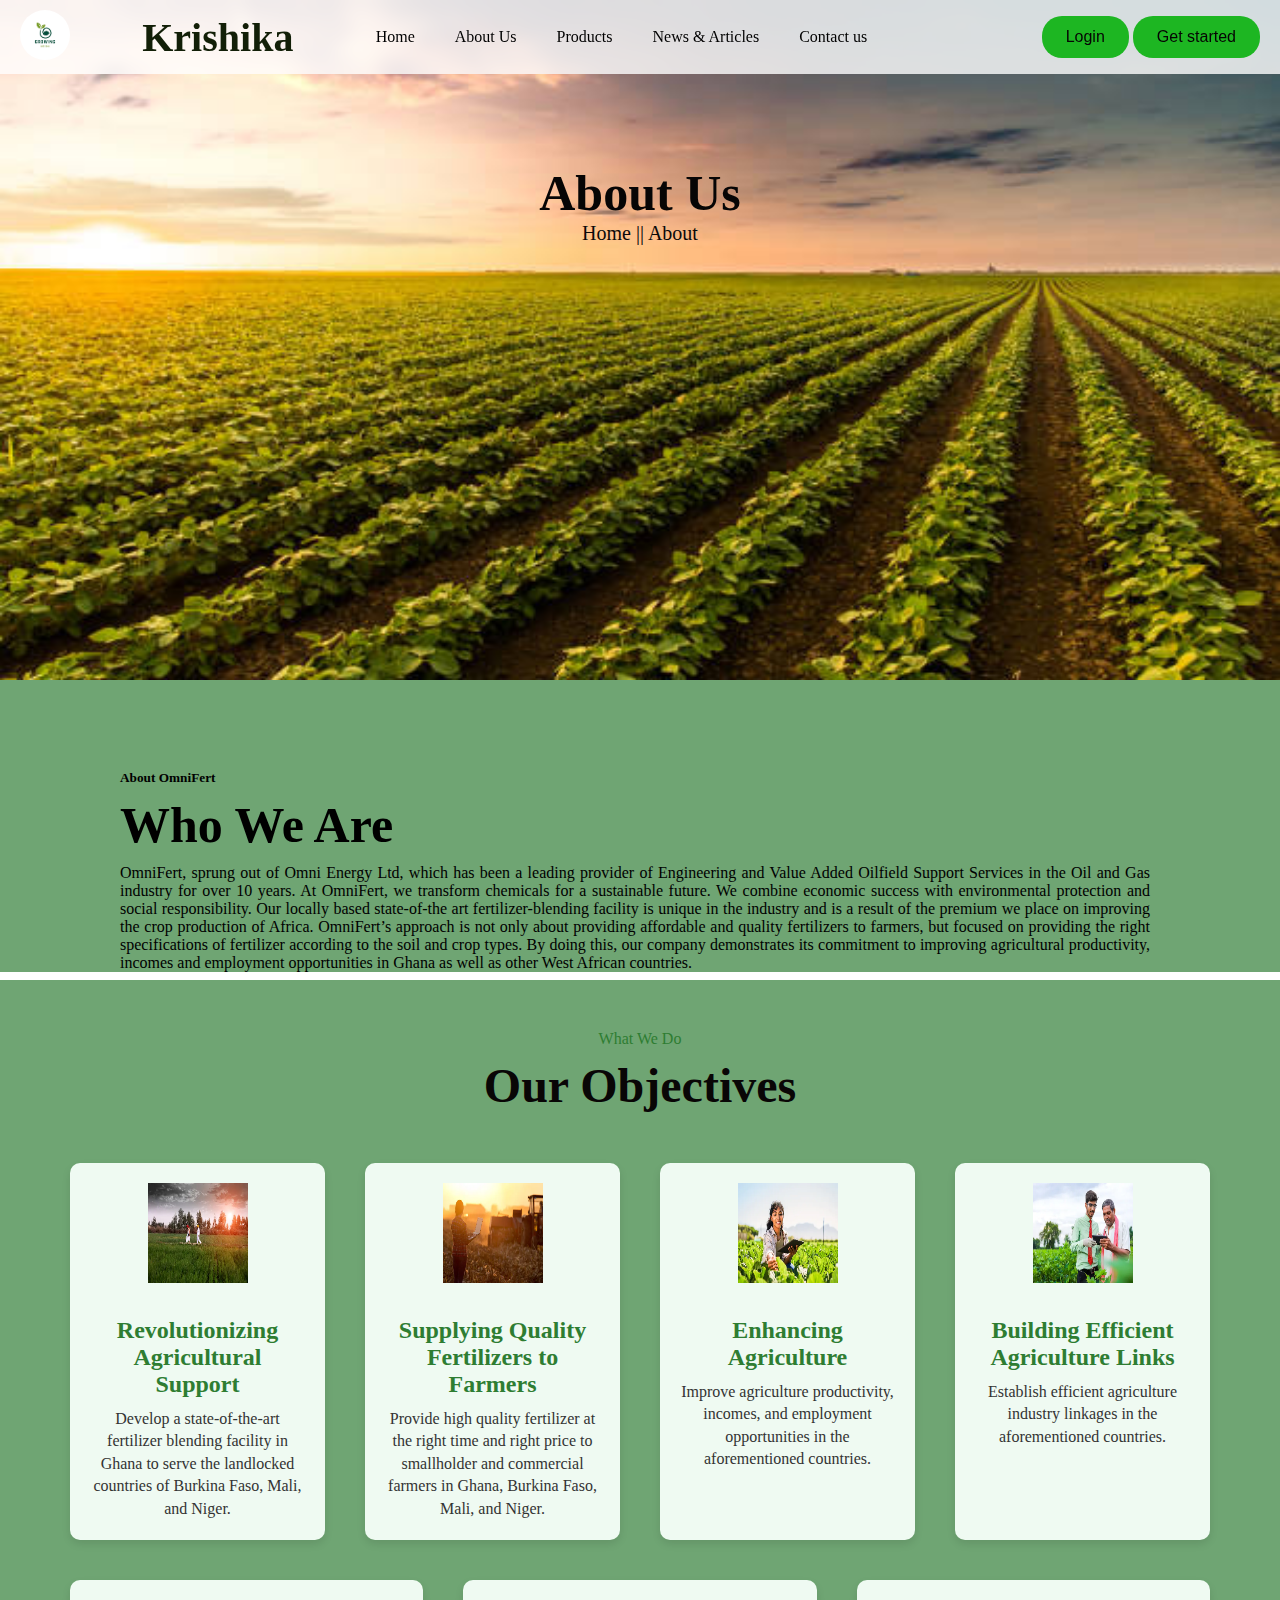
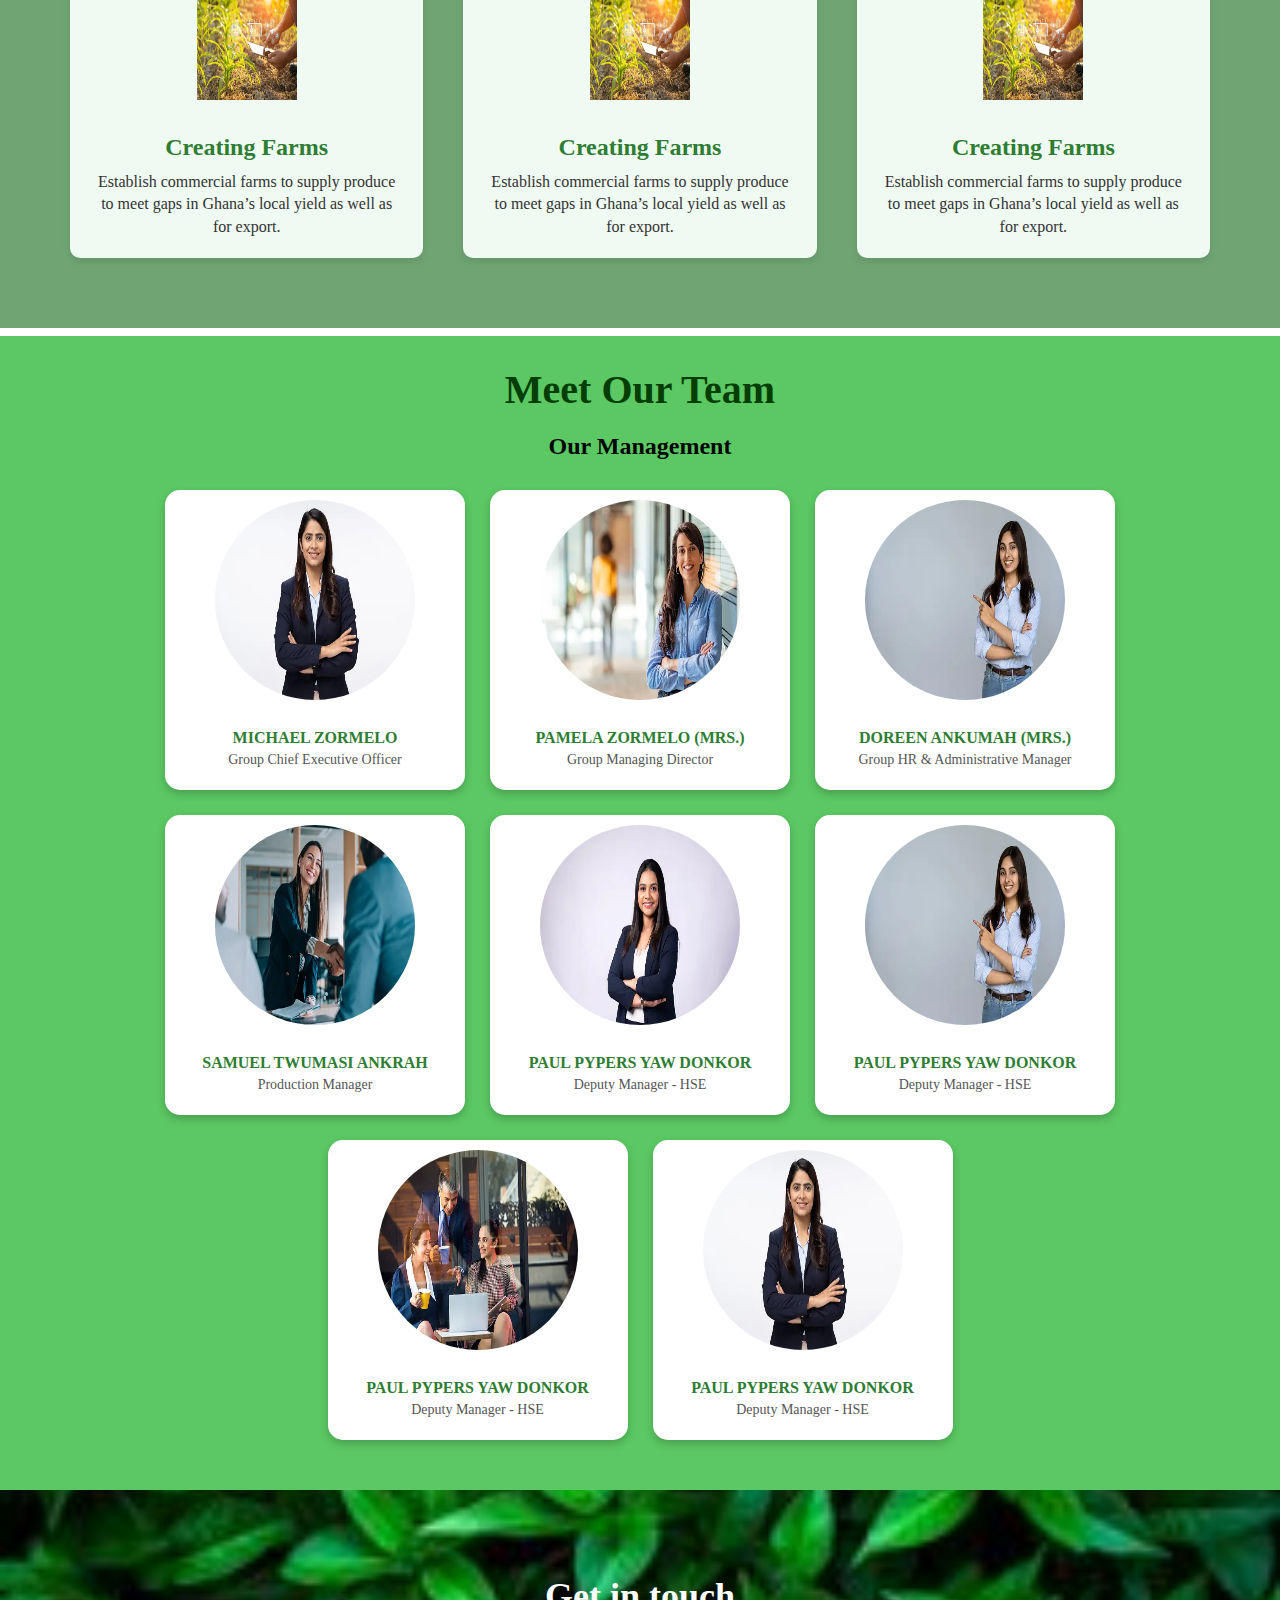
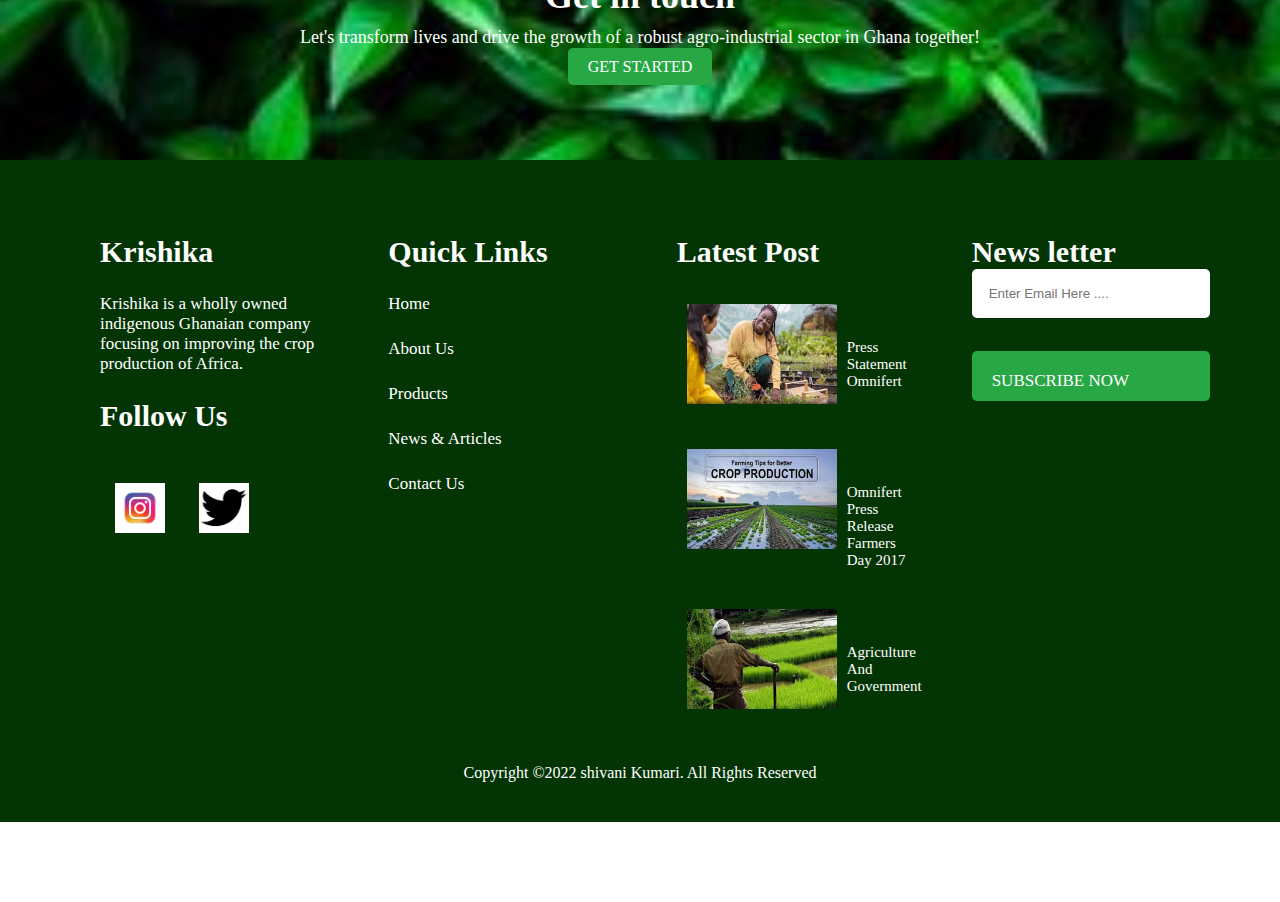
==== about.html @ 57062de2 "first commit" ====
<!DOCTYPE html>
<html lang="en">
<head>
  <meta charset="UTF-8">
  <meta name="viewport" content="width=device-width, initial-scale=1.0">
  <link
    rel="stylesheet"
    href="https://cdnjs.cloudflare.com/ajax/libs/font-awesome/6.5.2/css/all.min.css"
    integrity="sha512-SnH5WK+bZxgPHs44uWIX+LLJAJ9/2PkPKZ5QiAj6Ta86w+fsb2TkcmfRyVX3pBnMFcV7oQPJkl9QevSCWr3W6A=="
    crossorigin="anonymous"
    referrerpolicy="no-referrer">
  <link rel="stylesheet" href="about.css">
  <title>Krishika</title>
</head>
<body>
  <!-- NAVBAR SECTION -->
  <div class="navbar">
    <div class="logo-container">
      <img src="images2/logo.webp" alt="logo">
    </div>
    <h1>Krishika</h1>
    <input type="checkbox" id="menu-toggle" />
    <label for="menu-toggle" class="menu-icon">
      <div></div>
      <div></div>
      <div></div>
    </label>
    <nav>
      <ul>
        <li><a href="./index.html">Home</a></li>
        <li><a href="./about.html">About Us</a></li>
        <li><a href="./product.html">Products</a></li>
        <li><a href="./news.html">News & Articles</a></li>
        <li><a href="./contact.html">Contact us</a></li>
      </ul>
    </nav>
    <a href="cart.html"><i class="fa-solid fa-cart-shopping"></i></a>
    <div class="butt">
      <a href="login.html"><button class="login">Login</button></a>
      <a href="register.html"><button class="Get started">Get started</button></a>
    </div>
  </div>

        <!-- content 1  -->

        <div class="hero-content">
            <div class="aboutimage">
                <img src="./images2/aboutimg.avif" alt="content">
            </div>
            <div class="heading">
                <h2>About Us</h2>
                <p>Home || About</p>
            </div>
        </div>

        <div class="hero-content2">
            <h5>About OmniFert</h5>
            <h1>Who We Are</h1>
            <p>
            OmniFert, sprung out of Omni Energy Ltd, which has been a leading
            provider of Engineering and Value Added Oilfield Support Services in
            the Oil and Gas industry for over 10 years. At OmniFert, we
            transform chemicals for a sustainable future. We combine economic
            success with environmental protection and social responsibility. Our
            locally based state-of-the art fertilizer-blending facility is
            unique in the industry and is a result of the premium we place on
            improving the crop production of Africa. OmniFert’s approach is not
            only about providing affordable and quality fertilizers to farmers,
            but focused on providing the right specifications of fertilizer
            according to the soil and crop types. By doing this, our company
            demonstrates its commitment to improving agricultural productivity,
            incomes and employment opportunities in Ghana as well as other West
            African countries.
            </p>
        </div>

        <!-- next content -->
        <div class="objective-section">
            <div class="objective">
              <h4>What We Do</h4>
              <h1>Our Objectives</h1>
              <div class="objective-items">
                <div class="objective-item">
                  <img
                    src="./images2/obj1.webp"
                    alt="Revolutionizing Agricultural Support"
                  />
                  <h2>Revolutionizing Agricultural Support</h2>
                  <p>
                    Develop a state-of-the-art fertilizer blending facility in Ghana
                    to serve the landlocked countries of Burkina Faso, Mali, and
                    Niger.
                  </p>
                </div>
                <div class="objective-item">
                  <img
                    src="./images2/obj2.webp"
                    alt="Supplying Quality Fertilizers to Farmers"
                  />
                  <h2>Supplying Quality Fertilizers to Farmers</h2>
                  <p>
                    Provide high quality fertilizer at the right time and right price
                    to smallholder and commercial farmers in Ghana, Burkina Faso,
                    Mali, and Niger.
                  </p>
                </div>
                <div class="objective-item">
                  <img src="./images2/obj3.webp" alt="Enhancing Agriculture" />
                  <h2>Enhancing Agriculture</h2>
                  <p>
                    Improve agriculture productivity, incomes, and employment
                    opportunities in the aforementioned countries.
                  </p>
                </div>
                <div class="objective-item">
                  <img
                    src="./images2/obj4.webp"
                    alt="Building Efficient Agriculture Links"
                  />
                  <h2>Building Efficient Agriculture Links</h2>
                  <p>
                    Establish efficient agriculture industry linkages in the
                    aforementioned countries.
                  </p>
                </div>
                <div class="objective-item">
                  <img src="./images2/obj5.webp" alt="Creating Farms" />
                  <h2>Creating Farms</h2>
                  <p>
                    Establish commercial farms to supply produce to meet gaps in
                    Ghana’s local yield as well as for export.
                  </p>
                </div>
                <div class="objective-item">
                  <img src="./images2/obj5.webp" alt="Creating Farms" />
                  <h2>Creating Farms</h2>
                  <p>
                    Establish commercial farms to supply produce to meet gaps in
                    Ghana’s local yield as well as for export.
                  </p>
                </div>
                <div class="objective-item">
                  <img src="./images2/obj5.webp" alt="Creating Farms" />
                  <h2>Creating Farms</h2>
                  <p>
                    Establish commercial farms to supply produce to meet gaps in
                    Ghana’s local yield as well as for export.
                  </p>
                </div>
              </div>
            </div>
          </div>

          <!-- management section -->

          <div class="management-section">
            <h1>Meet Our Team</h1>
            <h2>Our Management</h2>
            <div class="management">
              <div class="member">
                <img src="./images2/manager1.webp" alt="Mili Zormelo" />
                <h3>MICHAEL ZORMELO</h3>
                <p>Group Chief Executive Officer</p>
              </div>
              <div class="member">
                <img src="./images2/manager2.webp" alt="Pamul Zormelo" />
                <h3>PAMELA ZORMELO (MRS.)</h3>
                <p>Group Managing Director</p>
              </div>
              <div class="member">
                <img src="./images2/manager3.webp" alt="Doreen Ankumah" />
                <h3>DOREEN ANKUMAH (MRS.)</h3>
                <p>Group HR & Administrative Manager</p>
              </div>
              <div class="member">
                <img src="./images2/manager4.webp" alt="Samuel Ankrah" />
                <h3>SAMUEL TWUMASI ANKRAH</h3>
                <p>Production Manager</p>
              </div>
              <div class="member">
                <img src="./images2/manager5.webp" alt=" Pypers Donkor" />
                <h3>PAUL PYPERS YAW DONKOR</h3>
                <p>Deputy Manager - HSE</p>
              </div>
              <div class="member">
                <img src="./images2/manager3.webp" alt="Paul Pypers Yaw Donkor" />
                <h3>PAUL PYPERS YAW DONKOR</h3>
                <p>Deputy Manager - HSE</p>
              </div>
              <div class="member">
                <img src="./images2/manager6.webp" alt="Paul  Donkor" />
                <h3>PAUL PYPERS YAW DONKOR</h3>
                <p>Deputy Manager - HSE</p>
              </div>
              <div class="member">
                <img src="./images2/manager1.webp" alt="Paul Pypers Yaw Donkor" />
                <h3>PAUL PYPERS YAW DONKOR</h3>
                <p>Deputy Manager - HSE</p>
              </div>
            </div>
          </div>
      


          <!-- footer section -->

          <!-- upper footer section -->
<div class="upper">
    <div class="upper-content">
      <!-- <img src="./images2/leaf.jpg" alt="" /> -->
      <h1>Get in touch</h1>
      <p>
        Let's transform lives and drive the growth of a robust agro-industrial
        sector in Ghana together!
      </p>
      <a href="#" class="btn">GET STARTED</a>
    </div>
  </div>
  
   <!-- footer section -->
   <div class="footer">
    <div class="foot">
      <div>
        <h3>Krishika</h3>
        <p>
          Krishika is a wholly owned indigenous Ghanaian company focusing on
          improving the crop production of Africa.
        </p>
        <h3>Follow Us</h3>
        <div class="social">
          <a href="#"><img src="./images2/insta.jpeg" alt="Instagram" /></a>
          <a href="#"><img src="./images2/twitter.png" alt="twitter" /></a>
        </div>
      </div>
      <div>
        <h3>Quick Links</h3>
        <p><a href="./index.html">Home</a></p>
        <p><a href="./about.html">About Us</a></p>
        <p><a href="#">Products</a></p>
  
        <p><a href="#">News & Articles</a></p>
        <p><a href="#">Contact Us</a></p>
      </div>
      <div class="latest-post">
        <h3>Latest Post</h3>
        <p>
          <img src="./images2/article3.jpeg" alt="Latest Post" />
          <a href="#">Press Statement Omnifert</a>
          <br />
        </p>
        <p>
          <img src="./images2/article1jpeg.jpeg" alt="Latest Post" />
          <a href="#">Omnifert Press Release Farmers Day 2017</a>
        </p>
        <p>
          <img src="./images2/article2.jpeg" alt="Latest Post" />
          <a href="#">Agriculture And Government</a>
          <br />
        </p>
      </div>
      <div class="subscribe">
        <h3>News letter</h3>
        <input type="email" placeholder="Enter Email Here ...." /><br>
        <a href="#" class="btn">SUBSCRIBE NOW</a>
      </div>
    </div>
    <div class="copyright">
      <p>Copyright ©2022 shivani Kumari. All Rights Reserved</p>
    </div>
  </div>


</head>
</body>
---- about.css ----
* {
  margin: 0;
  padding: 0;
  box-sizing: border-box;
}

body {
  width: 100%;
  overflow-x: hidden;
  box-sizing: border-box;
}

/* Navbar styling */
.navbar {
  display: flex;
  justify-content: space-between;
  align-items: center;
  padding: 10px 20px;
  position: fixed;
  backdrop-filter: blur(8px);
  background-color: rgba(255, 255, 255, 0.8);
  top: 0;
  left: 0;
  right: 0;
  z-index: 1000;
}

.navbar .logo-container img {
  height: 50px;
  width: 50px;
  border-radius: 50%;
}

.navbar h1 {
  font-size: 40px;
  color: #121f07;
  font-family:Cambria, Cochin, Georgia, Times, 'Times New Roman', serif ;
}

.navbar nav ul {
  list-style: none;
  display: flex;
}

.navbar nav li {
  margin-right: 20px;
}

.navbar nav li a {
  color: black;
  text-decoration: none;
  padding: 10px;
}

.navbar nav li a:hover {
  color: rgb(5, 2, 2);
  background-color: #72e576;
  text-decoration: underline;
}

.navbar a i {
  font-size: 24px;
  color: black;
}

.navbar a i:hover{
  transform: translatey(-5px);
}

/* Hide the checkbox input */
#menu-toggle {
  display: none;
}


/* Hamburger menu */
.menu-icon {
  display: none;
  flex-direction: column;
  gap: 5px;
  cursor: pointer;
}

.menu-icon div {
  width: 25px;
  height: 3px;
  background-color: black;
}

/* Button styles */
.butt button {
  background-color: #1db622;
  color: rgb(6, 4, 4);
  padding: 12px 24px;
  border: none;
  border-radius: 20px;
  cursor: pointer;
  font-size: 16px;
}

.butt button:hover {
  background-color: rgb(250, 249, 246);
  border: 2px solid green;
}

/* Responsive Design */
@media (max-width: 800px) {
  .navbar nav ul {
    display: none;
    /* width: 100%; */
    flex-direction: column;
    align-items: center;
    position: absolute;
    top: 60px;
    left: 0;
    background-color: rgba(255, 255, 255, 0.9);
    transition: 0.3s;
    box-shadow: 0 10px 27px rgba(0, 0, 0, 0.05);
  }

  .navbar nav ul li {
    margin: 10px 0;
    width: 100%;
    text-align: center;
  }

  .navbar nav ul li a {
    padding: 10px;
    width: 100%;
    display: block;
  }

  .menu-icon {
    display: flex;
    flex-direction: column;
    gap: 5px;
    cursor: pointer;
  }

  .menu-icon div {
    width: 25px;
    height: 3px;
    background-color: black;
  }

  #menu-toggle:checked + label + nav ul {
    display: flex;
  }
}
  

  .aboutimage{
    margin-top: -80px;
  }

  .aboutimage img{
    width:100%;
    height: 760px;
  }

  .heading h2{
    margin-top: -520px;
    font-size: 50px;
    color: rgb(6, 5, 5);
    padding-bottom: 10px;
    display: flex;
    justify-content: center;
    align-content: center;
    font-family:Cambria, Cochin, Georgia, Times, 'Times New Roman', serif;

  }
  
  .heading p{
    display: flex;
    justify-content: center;
    align-content: center;
    font-family:Cambria, Cochin, Georgia, Times, 'Times New Roman', serif;
    margin-top: -10px;
    color: rgb(11, 9, 9);
    font-size: 20px;
  }

  .hero-content2{
    width:100%;
    background-color: rgb(111, 165, 115);
    padding-top:500px;
    padding-left: 120px;
    padding-right: 130px;
    
  }
  
  .hero-content2 h5{
    padding-bottom: 10px;
    padding-top: 25px;
    
    
   } 

   .hero-content2 h1{
    font-size: 50px;
    padding-bottom: 10px;
  
   }

   .hero-content2 p{
    text-align: justify;
   }
   
   .vision-mission {
     display: flex;
     padding-left: 110px;
    padding-right: 110px;
  }
  
  .vision,
  .mission {
    flex: 1;
    display: flex;
    flex-direction: column;
    align-items: center;
    text-align: center;
    margin: 0 10px;
  }
  
  .vision img,
  .mission img {
    width: 100%;
    height: auto;
    border-radius: 10px;
  }
  
  .vision-text,
  .mission-text {
    background-color: #f1f1f1;
    padding: 20px;
    border-radius: 10px;
    margin-top: -50px;
    height: 150px;
    width: 80%;
    box-shadow: 0 4px 8px rgba(0, 0, 0, 0.1);
  }

  .vision-text h2,
  .mission-text h2 {
    color: #2e7d32;
  }

.vision-text p,
.mission-text p {
  color: #333;
  line-height: 1.4;
}


/* Objective section */

.objective-section {
  margin-top: 8px;
  padding: 50px;
  /* background-color: #f9f9f9; */
  background-color: rgb(111, 165, 115);
  
}

.objective {
  max-width: 1200px;
  margin: 0 auto;
  text-align: center;
}

.objective h4 {
  color: #2e7d32;
  font-weight: normal;
}

.objective h1 {
  color: #2e7d32;
  font-size: 3em;
  margin: 10px 0 30px 0;
  color: rgb(9, 6, 6);
}

.objective-items {
  display: flex;
  flex-wrap: wrap;
  justify-content: space-between;
}

.objective-item {
  background-color: #effaf2;
  border-radius: 10px;
  box-shadow: 0 4px 8px rgba(0, 0, 0, 0.1);
  margin: 20px;
  padding: 20px;
  flex: 1;
  max-width: 40%;
  min-width: 250px;
  text-align: center;
}

.objective-item img {
  width: 100px;
  height: 100px;
  margin-bottom: 20px;
}

.objective-item h2 {
  color: #2e7d32;
  font-size: 1.5em;
  margin: 10px 0;
}

.objective-item p {
  color: #333;
  line-height: 1.4;
}

/* management */

.management-section {
  margin-top: 8px;
    text-align:center;
    padding: 30px;
    background-color: rgb(91, 200, 99);
    padding-bottom: 200px;
  }
  
  .management {
    display: flex;
    flex-wrap: wrap;
    justify-content: center;
    align-content: center;
    gap: 25px;
  }

  .management-section h1 {
    color: #043e04;
    font-size: 40px;
  }
  
  .management-section h2 {
    color: #030404; 
    margin-top: 20px;
    margin-bottom: 30px;
  }

  
  .member {
    background-color: #fff;
    border-radius: 15px;
    box-shadow: 0 4px 8px rgba(0, 0, 0, 0.2);
    width: 300px;
    padding: 10px;
    height: 300px;
    text-align: center;
    justify-content: center;
  }
  
  .member img {
    border-radius: 50%;
    width: 200px;
    height: 200px;
    margin-bottom: 15px;
  }
  
  .member h3 {
    margin: 10px 0 5px;
    color: #2e7d32; /* Green color */
    font-size: 16px;
  }
  
  .member p {
    margin: 0;
    color: #555;
    font-size: 14px;
  }
/* footer */
.upper {
  position: relative;
  background: url("./images2/upperfooter.jpg") no-repeat center center/cover;
  height: 270px;
  display: flex;
  justify-content: center;
  align-items: center;
  color: white;
  text-align: center;
  margin-top: -150px;
}

.upper .upper-content {
  h1 {
    font-size: 36px;
    margin: 0;
  }

  p {
    font-size: 18px;
    margin: 10px 0;
  }

  .btn {
    background-color: #28a745;
    color: white;
    padding: 10px 20px;
    text-decoration: none;
    border-radius: 5px;
    font-size: 16px;
    font-family: Georgia, "Times New Roman", Times, serif;
  }

  .btn:hover {
    background-color: white;
    color: #009444;
    border: 2px solid #009444;
  }
}

.footer {
  background-color: #033403;
  color: white;
  padding: 40px 0;
}

.footer .foot {
  padding-left: 90px;
  padding-right: 60px;
  display: flex;
  justify-content: space-between;
  gap: 30px;
  flex-wrap: wrap;
}

.footer .foot > div {
  flex: 1;
  margin: 10px;
}

.foot h3 {
  font-size: 30px;
  margin-top: 25px;
}

.foot p,
.foot a {
  margin: 5px 0;
  font-size: 17px;
  padding-top: 1.25rem;
  color: white;
  text-decoration: none;
}

.foot a:hover {
  color: #89760b;
}

.latest-post p {
  display: flex;
  justify-content: space-between;
}

.latest-post p img {
  width: 150px;
  height: 100px;
  margin-right: 40px;
  margin: 10px;
}

.latest-post p a {
  font-size: 20px;
  color: white;
  text-decoration: none;
  padding-top: 40px;
  font-size: 15px;
}

.footer .social a {
  display: inline-block;
  margin: 0 5px;
  margin-top: 20px;
}

.footer .social a img {
  width: 50px;
  height: 50px;
  margin: 10px;
}

.footer .subscribe {
  display: flex;
  flex-direction: column;
}

.footer .subscribe input[type="email"] {
  padding: 17px;
  margin-bottom: 10px;
  border: none;
  border-radius: 5px;
}

.btn {
  background-color: #28a745;
  color: white;
  padding: 10px 20px;
  text-decoration: none;
  border-radius: 5px;
  font-size: 16px;
}

.btn:hover {
  background-color: white;
  color: #009444;
  border: 2px solid #009444;
}

.copyright {
  margin-top: 30px;
  text-align: center;
}

.copyright:hover {
  color: blue;
}

/* Responsive styles for tablets and smaller devices */
@media (max-width: 768px) {
  .articles {
    height: auto;
    margin-top: 20px;
  }

  .popular-article {
    flex-direction: column;
    align-items: center;
    gap: 20px;
  }

  .article-item {
    width: 90%;
    height: auto;
  }

  .upper {
    height: 150px;
    margin-top: 15px;
  }

  .upper .upper-content h1 {
    font-size: 28px;
  }

  .upper .upper-content p {
    font-size: 16px;
  }

  .footer .foot {
    padding-left: 20px;
    padding-right: 20px;
  }

  .footer .foot > div {
    flex: 1 1 100%;
    margin: 10px 0;
  }

  .foot h3 {
    font-size: 24px;
  }

  .foot p,
  .foot a {
    font-size: 15px;
  }

  .latest-post p {
    flex-direction: column;
    align-items: center;
    justify-content: center;
  }

  .footer .social a img {
    width: 50px;
    height: 50px;
    margin: 10px;
  }

  .footer .social a img {
    width: 40px;
    height: 40px;
  }

  .footer .subscribe input[type="email"] {
    padding: 14px;
  }

  .btn {
    font-size: 14px;
    padding: 8px 16px;
  }
 
}
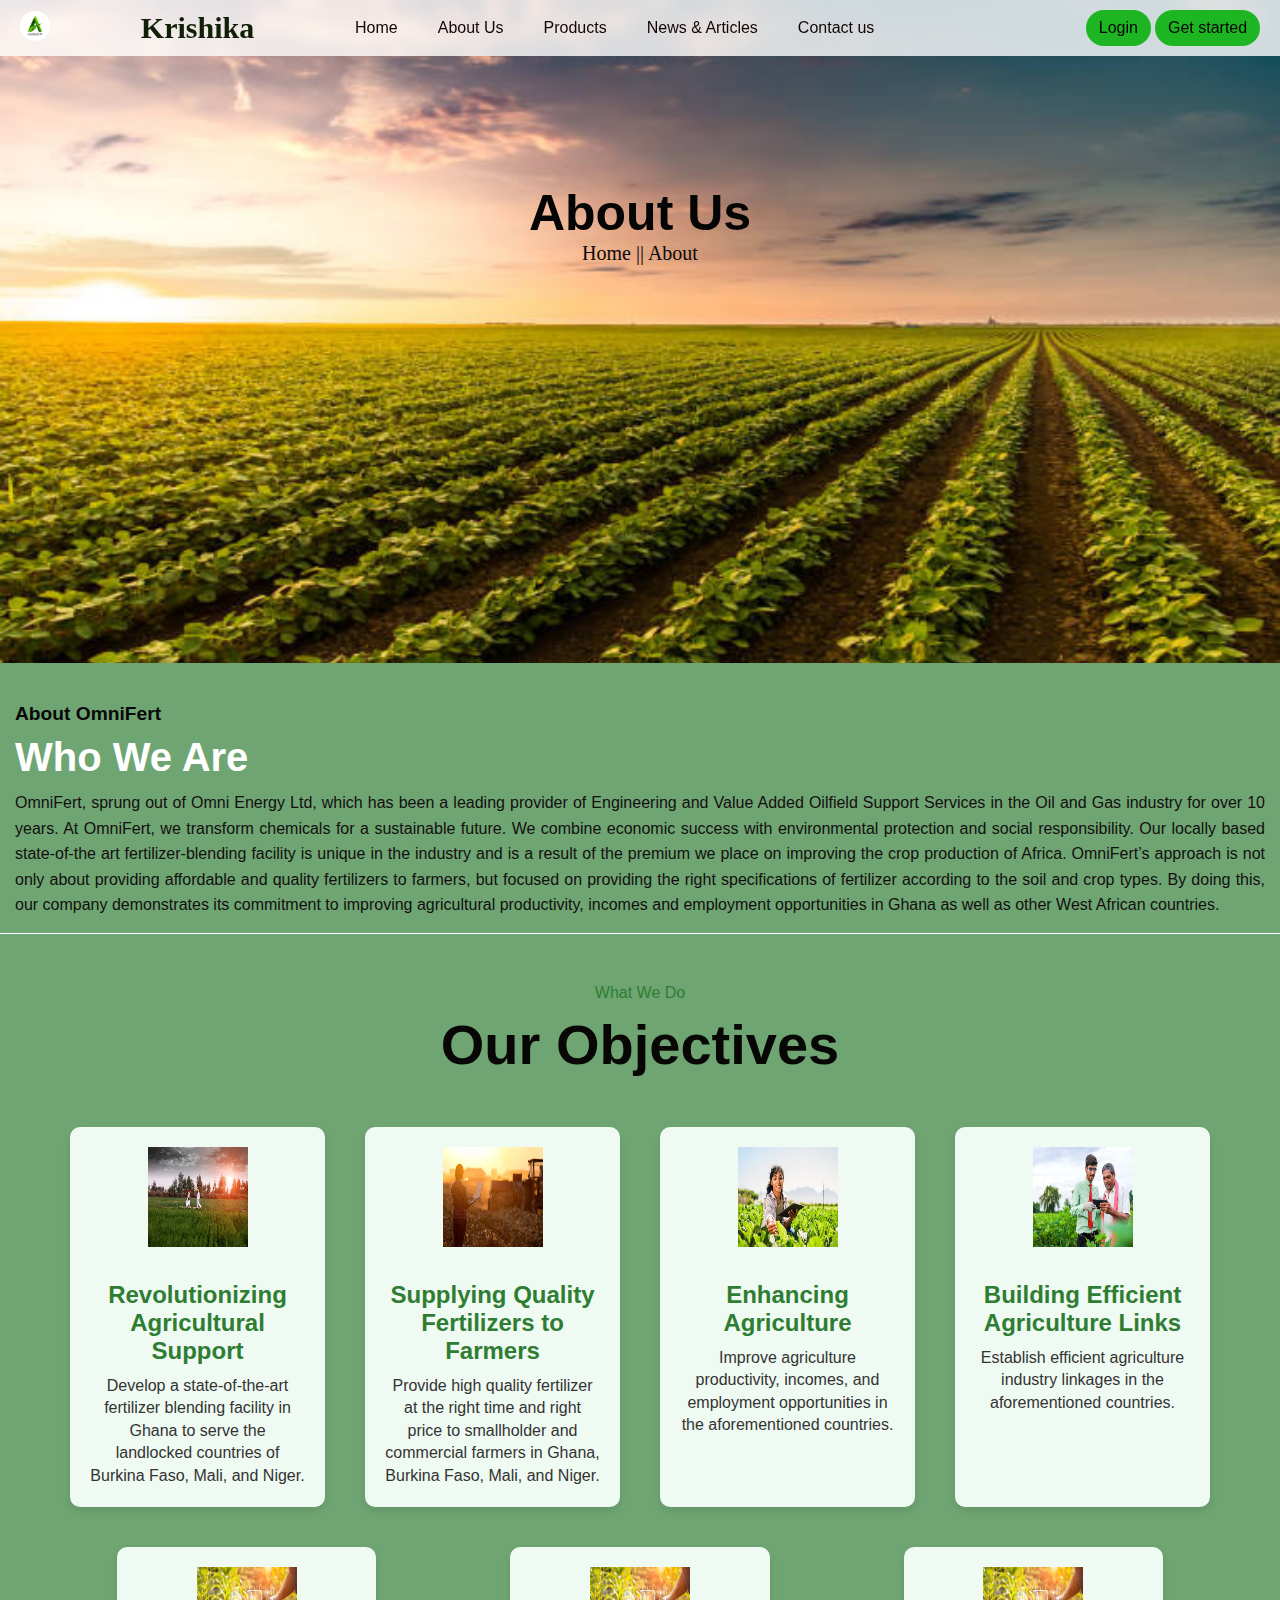
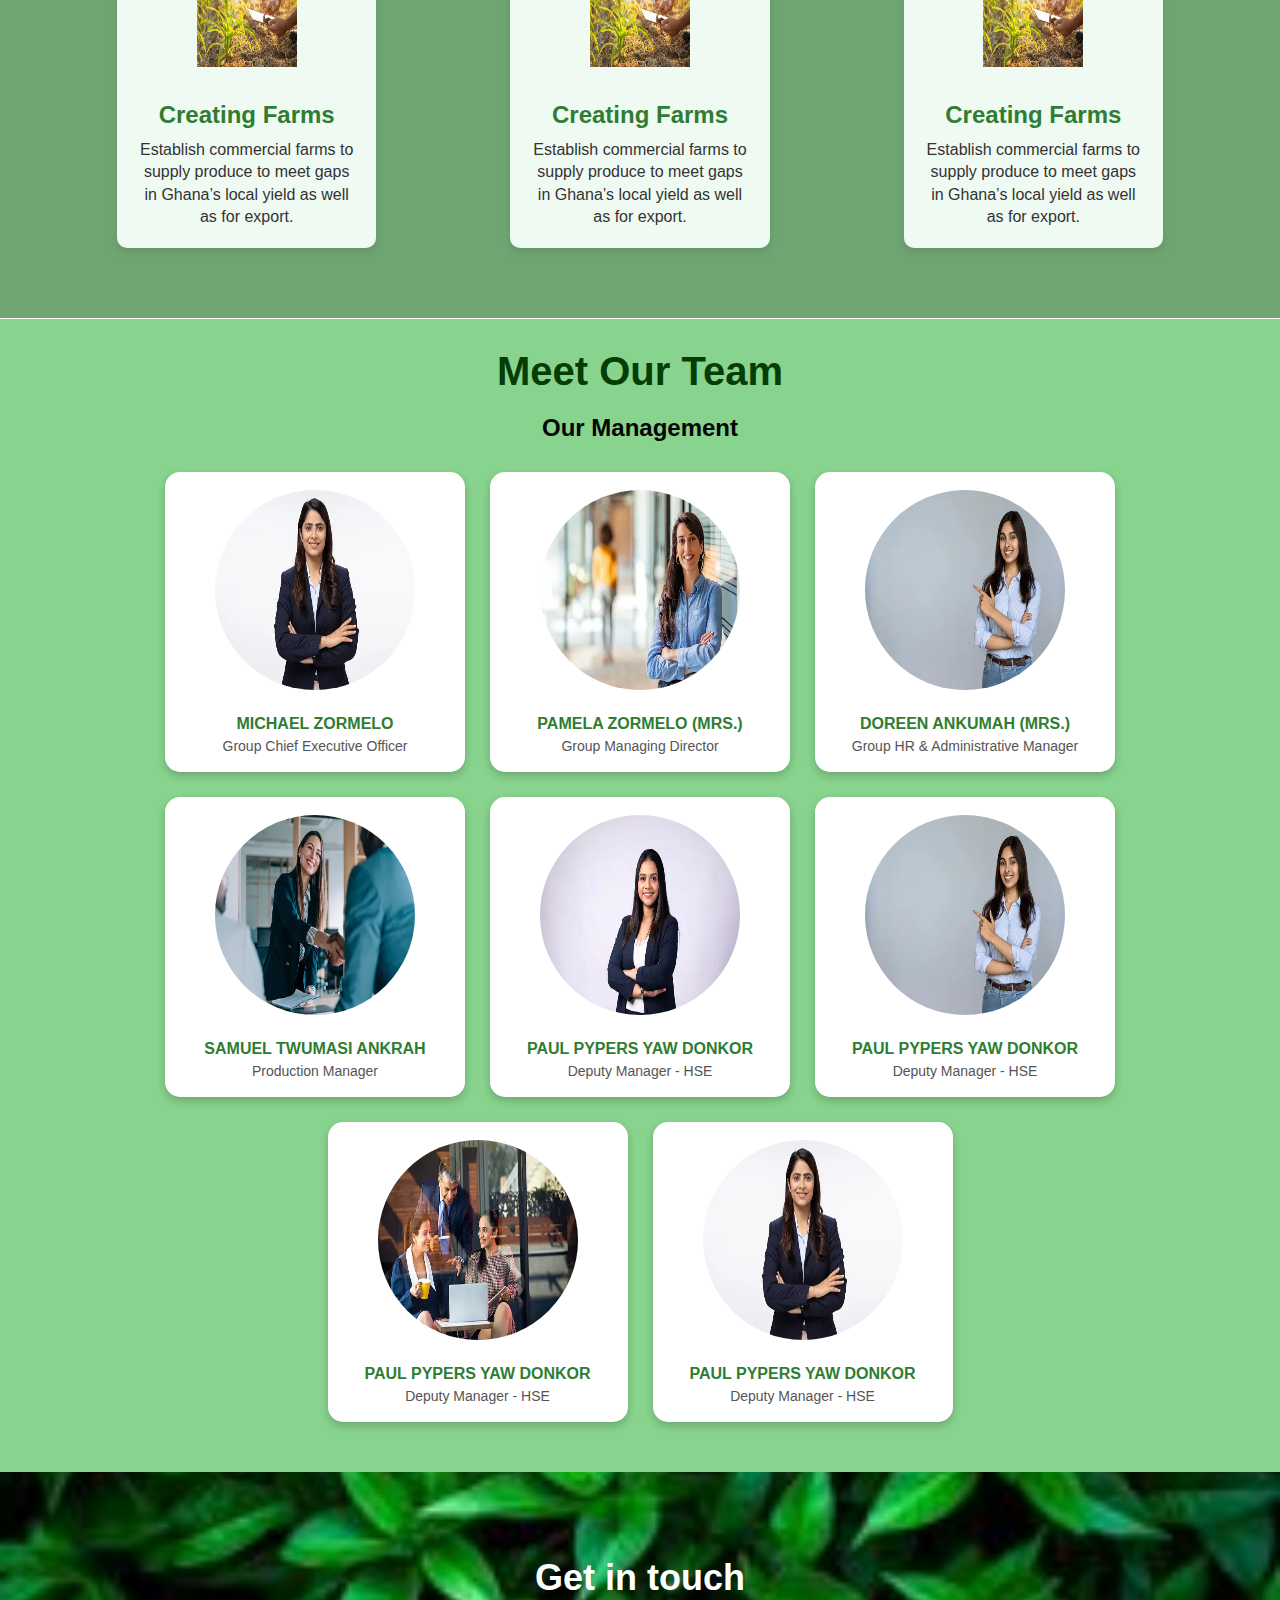
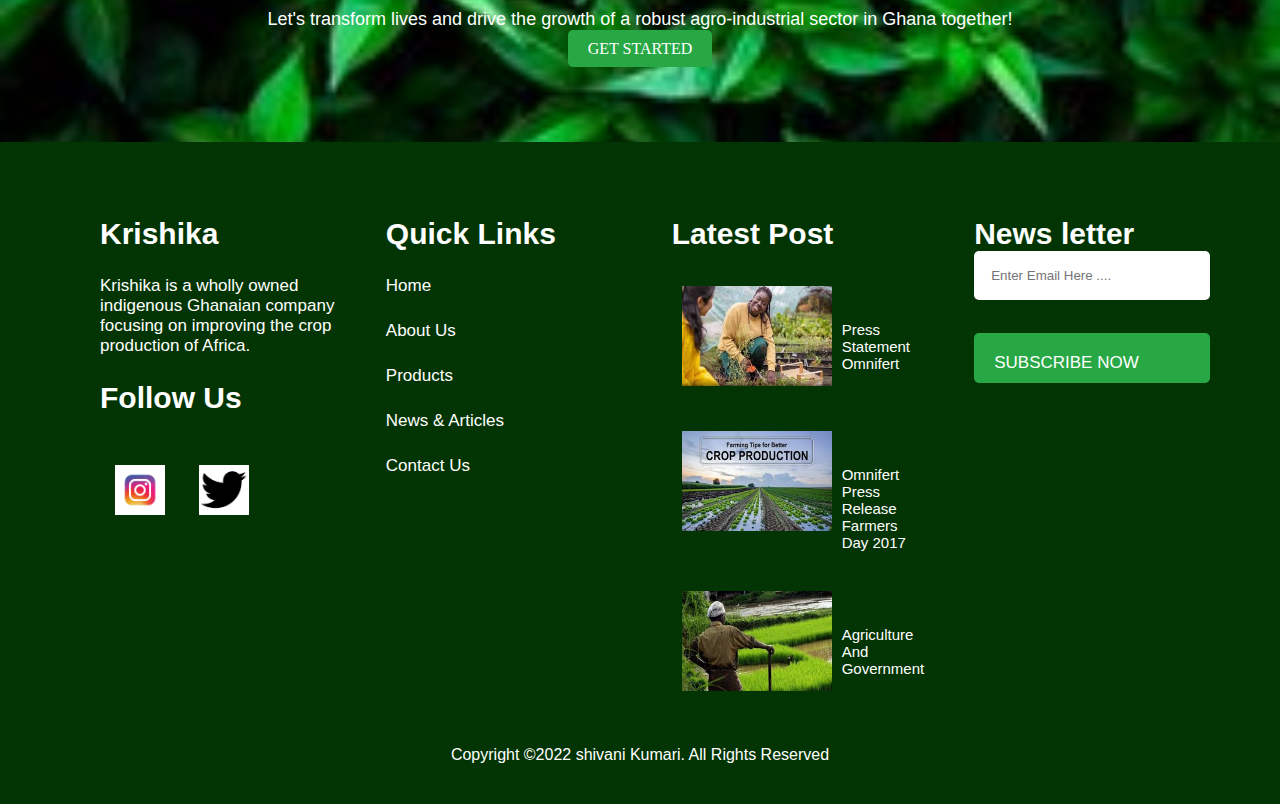
==== commit 79319857: "done" ====
--- a/about.html
+++ b/about.html
@@ -16,16 +16,14 @@
   <!-- NAVBAR SECTION -->
   <div class="navbar">
     <div class="logo-container">
-      <img src="images2/logo.webp" alt="logo">
+      <img src="images2/logo.jpg" alt="logo">
     </div>
     <h1>Krishika</h1>
     <input type="checkbox" id="menu-toggle" />
     <label for="menu-toggle" class="menu-icon">
-      <div></div>
-      <div></div>
-      <div></div>
+      <i class="fa-solid fa-bars"></i>
     </label>
-    <nav>
+    <nav class="nav-links">
       <ul>
         <li><a href="./index.html">Home</a></li>
         <li><a href="./about.html">About Us</a></li>
@@ -34,7 +32,8 @@
         <li><a href="./contact.html">Contact us</a></li>
       </ul>
     </nav>
-    <a href="cart.html"><i class="fa-solid fa-cart-shopping"></i></a>
+    <div class="cart">
+    <a href="cart.html"><i class="fa-solid fa-cart-shopping"></i></a></div>
     <div class="butt">
       <a href="login.html"><button class="login">Login</button></a>
       <a href="register.html"><button class="Get started">Get started</button></a>
--- a/about.css
+++ b/about.css
@@ -1,3 +1,4 @@
+/* General reset for padding, margin, and box-sizing */
 * {
   margin: 0;
   padding: 0;
@@ -5,9 +6,9 @@
 }
 
 body {
-  width: 100%;
+  font-family:'Segoe UI', Tahoma, Geneva, Verdana, sans-serif;
   overflow-x: hidden;
-  box-sizing: border-box;
+
 }
 
 /* Navbar styling */
@@ -26,13 +27,13 @@
 }
 
 .navbar .logo-container img {
-  height: 50px;
-  width: 50px;
+  height: 30px;
+  width: 30px;
   border-radius: 50%;
 }
 
 .navbar h1 {
-  font-size: 40px;
+  font-size: 30px;
   color: #121f07;
   font-family:Cambria, Cochin, Georgia, Times, 'Times New Roman', serif ;
 }
@@ -47,7 +48,7 @@
 }
 
 .navbar nav li a {
-  color: black;
+  color: rgb(20, 5, 5);
   text-decoration: none;
   padding: 10px;
 }
@@ -58,9 +59,14 @@
   text-decoration: underline;
 }
 
+.navbar i{
+  font-size: 20px;
+}
 .navbar a i {
   font-size: 24px;
   color: black;
+  /* order: 1; */
+  /* position:absolute; */
 }
 
 .navbar a i:hover{
@@ -81,17 +87,17 @@
   cursor: pointer;
 }
 
-.menu-icon div {
-  width: 25px;
-  height: 3px;
-  background-color: black;
-}
-
-/* Button styles */
+
+.menu-icon i {
+  font-size: 20px;
+  color: #333;
+  transition: transform 0.3s ease;
+}
+
 .butt button {
   background-color: #1db622;
   color: rgb(6, 4, 4);
-  padding: 12px 24px;
+  padding: 1vh 1vw;
   border: none;
   border-radius: 20px;
   cursor: pointer;
@@ -104,20 +110,23 @@
 }
 
 /* Responsive Design */
-@media (max-width: 800px) {
+@media (max-width: 768px) {
   .navbar nav ul {
     display: none;
     /* width: 100%; */
     flex-direction: column;
     align-items: center;
     position: absolute;
-    top: 60px;
-    left: 0;
+    top: 50px;
+    left: 270px;
+    /* right: 0; */
     background-color: rgba(255, 255, 255, 0.9);
     transition: 0.3s;
+    /* transform: translateX(5vw); */
+    transform: translateY(2vw);
     box-shadow: 0 10px 27px rgba(0, 0, 0, 0.05);
-  }
-
+    column-gap: 1px; 
+  }
   .navbar nav ul li {
     margin: 10px 0;
     width: 100%;
@@ -128,6 +137,17 @@
     padding: 10px;
     width: 100%;
     display: block;
+  }
+  .navbar h1 {
+    font-size: 25px;
+  }
+
+.navbar a button{
+  font-size:12px;
+}
+
+  .navbar a i{
+       font-size: 25px;
   }
 
   .menu-icon {
@@ -147,65 +167,206 @@
     display: flex;
   }
 }
-  
-
-  .aboutimage{
-    margin-top: -80px;
-  }
-
-  .aboutimage img{
-    width:100%;
-    height: 760px;
-  }
-
-  .heading h2{
-    margin-top: -520px;
-    font-size: 50px;
-    color: rgb(6, 5, 5);
-    padding-bottom: 10px;
+/* Responsive Design */
+@media (max-width: 430px) {
+  .navbar nav ul {
+    display: none;
+    /* width: 100%; */
+    flex-direction: column;
+    align-items: center;
+    position: absolute;
+    top: 50px;
+    left: 270px;
+    /* right: 0; */
+    background-color: rgba(255, 255, 255, 0.9);
+    transition: 0.3s;
+    /* transform: translateX(5vw); */
+    transform: translateY(2vw);
+    box-shadow: 0 10px 27px rgba(0, 0, 0, 0.05);
+    column-gap: 1px; 
+  }
+
+  .navbar nav ul li {
+    margin: 10px 0;
+    width: 100%;
+    text-align: center;
+  }
+
+  .navbar nav ul li a {
+    padding: 10px;
+    width: 100%;
+    display: block;
+  }
+  .navbar h1 {
+    font-size: 20px;}
+  
+
+.navbar a button{
+  font-size:12px;
+}
+
+  .navbar a i{
+       font-size: 25px;
+  }
+
+  .menu-icon {
     display: flex;
-    justify-content: center;
-    align-content: center;
-    font-family:Cambria, Cochin, Georgia, Times, 'Times New Roman', serif;
-
-  }
-  
-  .heading p{
+    flex-direction: column;
+    gap: 5px;
+    cursor: pointer;
+  }
+ 
+  .navbar .menu-icon i{
+    font-size: 20px;
+
+  }
+
+  .navbar .cart a i{
+    font-size: 20px;
+
+  }
+
+  /* .navbar .cart a i.active{
+    transform: translatey(-5px);
+  } */
+
+  #menu-toggle:checked + label + nav ul {
     display: flex;
-    justify-content: center;
-    align-content: center;
-    font-family:Cambria, Cochin, Georgia, Times, 'Times New Roman', serif;
-    margin-top: -10px;
-    color: rgb(11, 9, 9);
-    font-size: 20px;
-  }
-
-  .hero-content2{
-    width:100%;
-    background-color: rgb(111, 165, 115);
-    padding-top:500px;
-    padding-left: 120px;
-    padding-right: 130px;
-    
-  }
-  
-  .hero-content2 h5{
-    padding-bottom: 10px;
-    padding-top: 25px;
-    
-    
-   } 
-
-   .hero-content2 h1{
-    font-size: 50px;
-    padding-bottom: 10px;
-  
-   }
-
-   .hero-content2 p{
-    text-align: justify;
-   }
-   
+  }
+}
+
+.aboutimage {
+  /* position: relative; */
+  width: 100%;
+  overflow: hidden;
+}
+
+.aboutimage img {
+  width: 100%;
+  height: 700px;
+  max-height: 1000px; /* अधिकतम ऊँचाई सेट करें */
+}
+
+.heading h2 {
+  /* position: relative; */
+  font-size: 50px;
+  color: rgb(6, 5, 5);
+  padding-bottom: 10px;
+  display: flex;
+  justify-content: center;
+  align-items: center;
+  margin-top: -520px; /* नकारात्मक मार्जिन हटाएं */
+}
+
+.heading p {
+  /* position: relative; */
+  display: flex;
+  justify-content: center;
+  align-items: center;
+  font-family: Cambria, Cochin, Georgia, Times, 'Times New Roman', serif;
+  margin-top: -10px;
+  color: rgb(11, 9, 9);
+  font-size: 20px;
+}
+
+/* मोबाइल और टैबलेट के लिए उत्तरदायी परिवर्तन */
+@media (max-width: 768px) {
+  .heading h2 {
+  /* position: relative; */
+    font-size: 36px;
+  }
+
+  .heading p {
+  /* position: relative; */
+    font-size: 16px;
+  }
+}
+
+@media (max-width: 480px) {
+  .aboutimage img {
+    height: auto;
+    /* max-height: 600px; सुनिश्चित करें कि छवि का अनुपात सही रहे */
+  }
+
+  .heading h2 {
+  /* position: relative; */
+    font-size: 28px;
+    margin-top: -200px;
+  }
+
+  .heading p {
+  /* position: relative; */
+    font-size: 14px;
+  }
+}
+
+
+
+.hero-content2 {
+  width: 100%;
+  background-color: rgb(111, 165, 115);
+  padding: 15px 15px 15px;
+  box-sizing: border-box;
+  position: relative;
+  z-index: 1;
+  margin-top: 398px;
+}
+
+.hero-content2 h5 {
+  padding-bottom: 10px;
+  padding-top: 25px;
+  color: #090808;
+  font-size: 1.2rem;
+}
+
+.hero-content2 h1 {
+  font-size: 2.5rem;
+  padding-bottom: 10px;
+  color: #fff;
+}
+
+.hero-content2 p {
+  text-align: justify;
+  color: #130f0f;
+  font-size: 1rem;
+  line-height: 1.6;
+}
+
+/* Responsive Design */
+@media (max-width: 768px) {
+  .hero-content2 h5 {
+    font-size: 1rem;
+  }
+
+  .hero-content2 h1 {
+    font-size: 2rem;
+  }
+  
+  .hero-content2 p {
+    font-size: 0.9rem;
+  }
+}
+
+@media (max-width: 480px) {
+  .hero-content2 {
+    margin-top: 145px; 
+    padding: 30px 10px 10px;
+  }
+
+  .hero-content2 h5 {
+    font-size: 0.9rem;
+  }
+
+  .hero-content2 h1 {
+    font-size: 1.8rem;
+  }
+
+  .hero-content2 p {
+    font-size: 0.8rem;
+  }
+}
+
+
    .vision-mission {
      display: flex;
      padding-left: 110px;
@@ -220,6 +381,7 @@
     align-items: center;
     text-align: center;
     margin: 0 10px;
+    
   }
   
   .vision img,
@@ -255,11 +417,9 @@
 /* Objective section */
 
 .objective-section {
-  margin-top: 8px;
+  margin-top: 1px;
   padding: 50px;
-  /* background-color: #f9f9f9; */
   background-color: rgb(111, 165, 115);
-  
 }
 
 .objective {
@@ -274,10 +434,9 @@
 }
 
 .objective h1 {
-  color: #2e7d32;
+  color: rgb(9, 6, 6);
   font-size: 3em;
   margin: 10px 0 30px 0;
-  color: rgb(9, 6, 6);
 }
 
 .objective-items {
@@ -293,9 +452,14 @@
   margin: 20px;
   padding: 20px;
   flex: 1;
-  max-width: 40%;
+  max-width: 30%;
   min-width: 250px;
   text-align: center;
+  transition: transform 0.3s ease-in-out;
+}
+
+.objective-item:hover {
+  transform: translateY(-10px);
 }
 
 .objective-item img {
@@ -315,57 +479,176 @@
   line-height: 1.4;
 }
 
+/* मोबाइल व्यू */
+@media (max-width: 768px) {
+  .objective h1 {
+    font-size: 2.5em;
+  }
+
+  .objective-items {
+    flex-direction: column;
+    align-items: center;
+  }
+
+  .objective-item {
+    max-width: 80%;
+    margin: 10px 0;
+  }
+}
+
+
+@media (min-width: 1024px) {
+  .objective h1 {
+    font-size: 3.5em;
+  }
+
+  .objective-items {
+    justify-content: space-around;
+  }
+
+  .objective-item {
+    max-width: 22%;
+  }
+}
+
+
+
 /* management */
-
 .management-section {
-  margin-top: 8px;
-    text-align:center;
+  margin-top: 1px;
+  text-align: center;
+  padding: 30px;
+  background-color: rgb(136, 211, 141);
+  padding-bottom: 200px;
+}
+
+.management {
+  display: flex;
+  flex-wrap: wrap;
+  justify-content: center;
+  align-items: center;
+  gap: 25px;
+}
+
+.management-section h1 {
+  color: #043e04;
+  font-size: 40px;
+}
+
+.management-section h2 {
+  color: #030404;
+  margin-top: 20px;
+  margin-bottom: 30px;
+}
+
+.member {
+  background-color: #fff;
+  border-radius: 15px;
+  box-shadow: 0 4px 8px rgba(0, 0, 0, 0.2);
+  width: 300px;
+  padding: 10px;
+  height: 300px;
+  text-align: center;
+  display: flex;
+  flex-direction: column;
+  justify-content: center;
+  align-items: center;
+  transition: transform 0.3s ease-in-out;
+}
+
+.member:hover {
+  transform: scale(1.05);
+}
+
+.member img {
+  border-radius: 50%;
+  width: 200px;
+  height: 200px;
+  margin-bottom: 15px;
+}
+
+.member h3 {
+  margin: 10px 0 5px;
+  color: #2e7d32;
+  font-size: 16px;
+}
+
+.member p {
+  margin: 0;
+  color: #555;
+  font-size: 14px;
+}
+
+
+
+@media (max-width: 768px) {
+  .management {
+    flex-direction: column;
+    align-items: center;
+  }
+
+  .member {
+    width: 80%;
+    margin-bottom: 20px;
+  }
+
+  .management-section h1 {
+    font-size: 32px;
+  }
+  .management-section {
+    margin-top: 1px;
+    text-align: center;
     padding: 30px;
-    background-color: rgb(91, 200, 99);
+    background-color: rgb(136, 211, 141);
     padding-bottom: 200px;
   }
   
-  .management {
-    display: flex;
-    flex-wrap: wrap;
-    justify-content: center;
-    align-content: center;
-    gap: 25px;
-  }
-
   .management-section h1 {
     color: #043e04;
     font-size: 40px;
   }
   
   .management-section h2 {
-    color: #030404; 
+    color: #030404;
     margin-top: 20px;
     margin-bottom: 30px;
   }
-
+  
+  .management {
+    display: grid;
+    grid-template-columns: repeat(auto-fit, minmax(250px, 1fr));
+    gap: 25px;
+    justify-items: center;
+  }
   
   .member {
     background-color: #fff;
     border-radius: 15px;
     box-shadow: 0 4px 8px rgba(0, 0, 0, 0.2);
-    width: 300px;
     padding: 10px;
     height: 300px;
     text-align: center;
+    display: flex;
+    flex-direction: column;
     justify-content: center;
+    align-items: center;
+    transition: transform 0.3s ease-in-out;
+  }
+  
+  .member:hover {
+    transform: scale(1.05);
   }
   
   .member img {
     border-radius: 50%;
-    width: 200px;
-    height: 200px;
+    width: 150px;
+    height: 150px;
     margin-bottom: 15px;
   }
   
   .member h3 {
     margin: 10px 0 5px;
-    color: #2e7d32; /* Green color */
+    color: #2e7d32;
     font-size: 16px;
   }
   
@@ -374,6 +657,33 @@
     color: #555;
     font-size: 14px;
   }
+  
+
+  
+
+  @media (max-width: 430px) {
+    .management-section {
+      padding: 20px;
+      padding-bottom: 100px;
+    }
+    .member {
+      width: 90%;
+      margin-bottom: 15px;
+    }
+  
+    .management-section h1 {
+      font-size: 28px;
+    }
+  
+    .management-section h2 {
+      font-size: 22px;
+    }
+
+
+    }
+  }
+  
+
 /* footer */
 .upper {
   position: relative;
